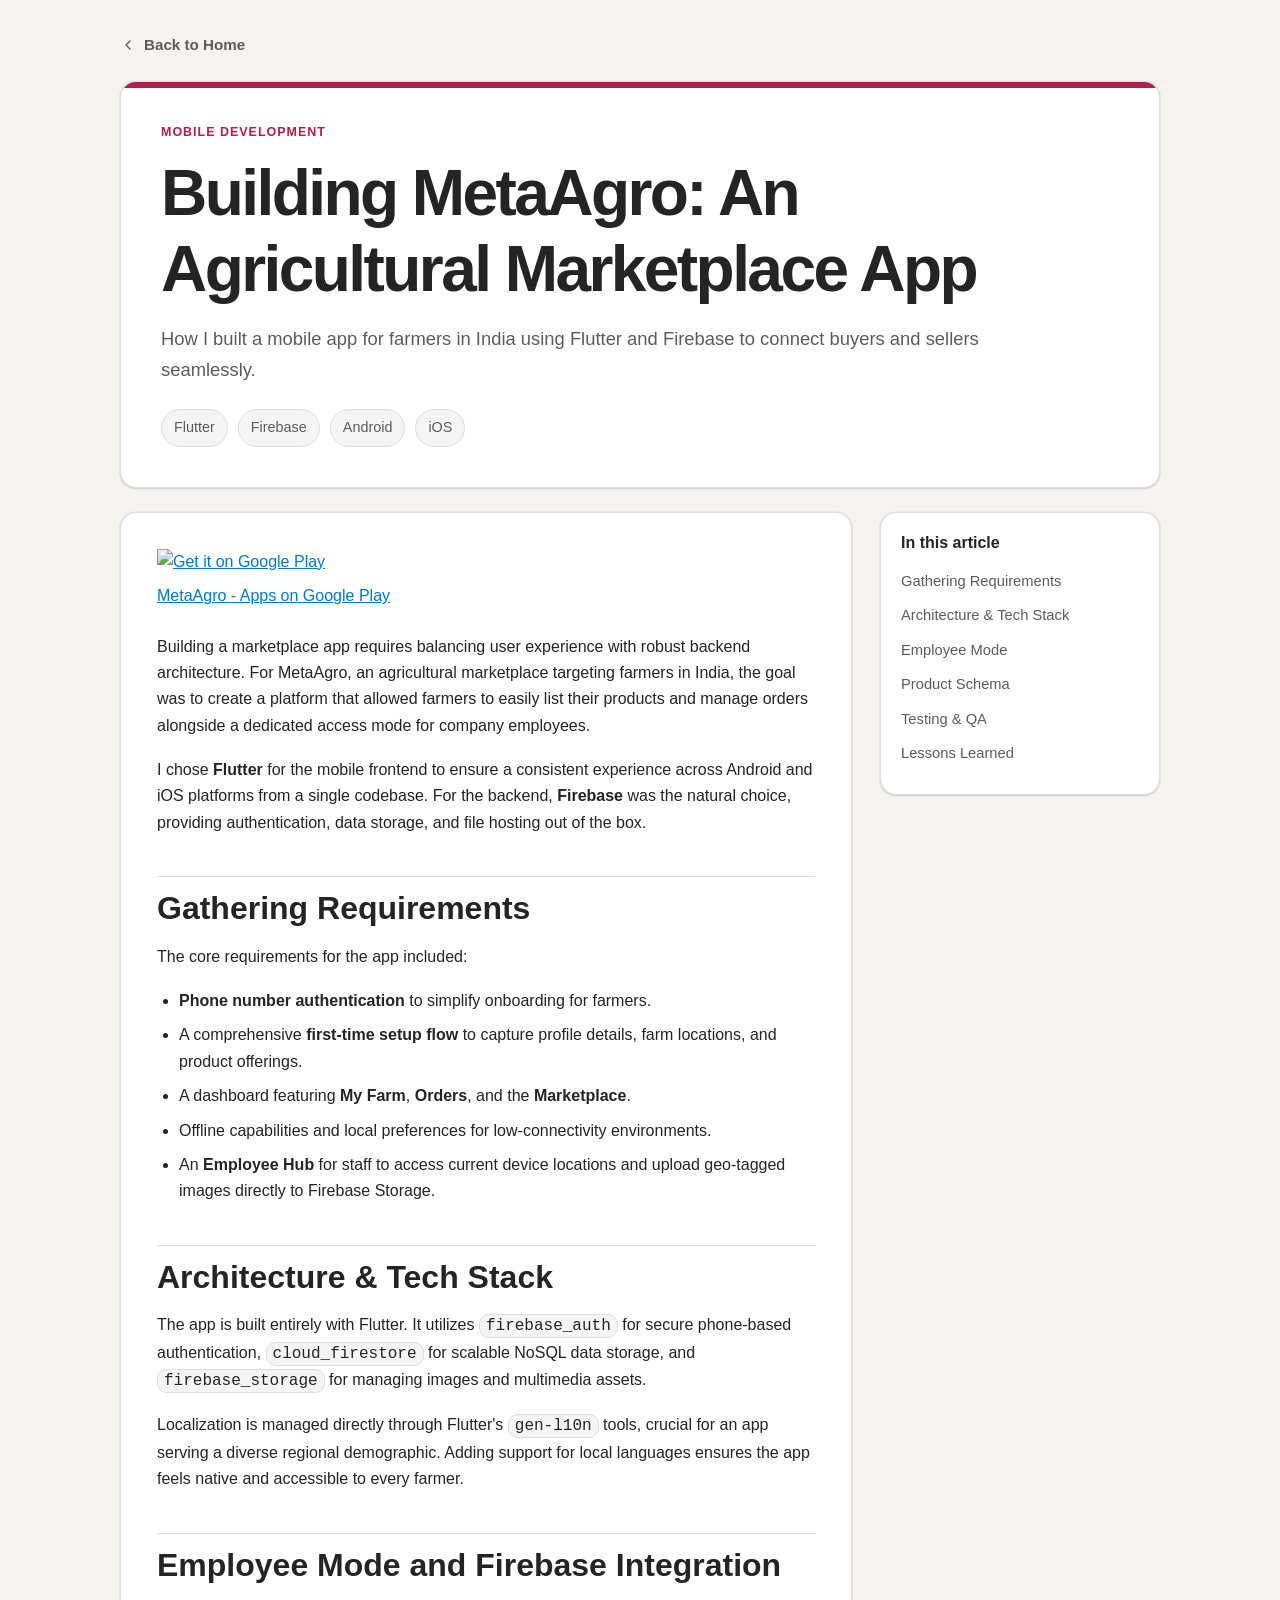
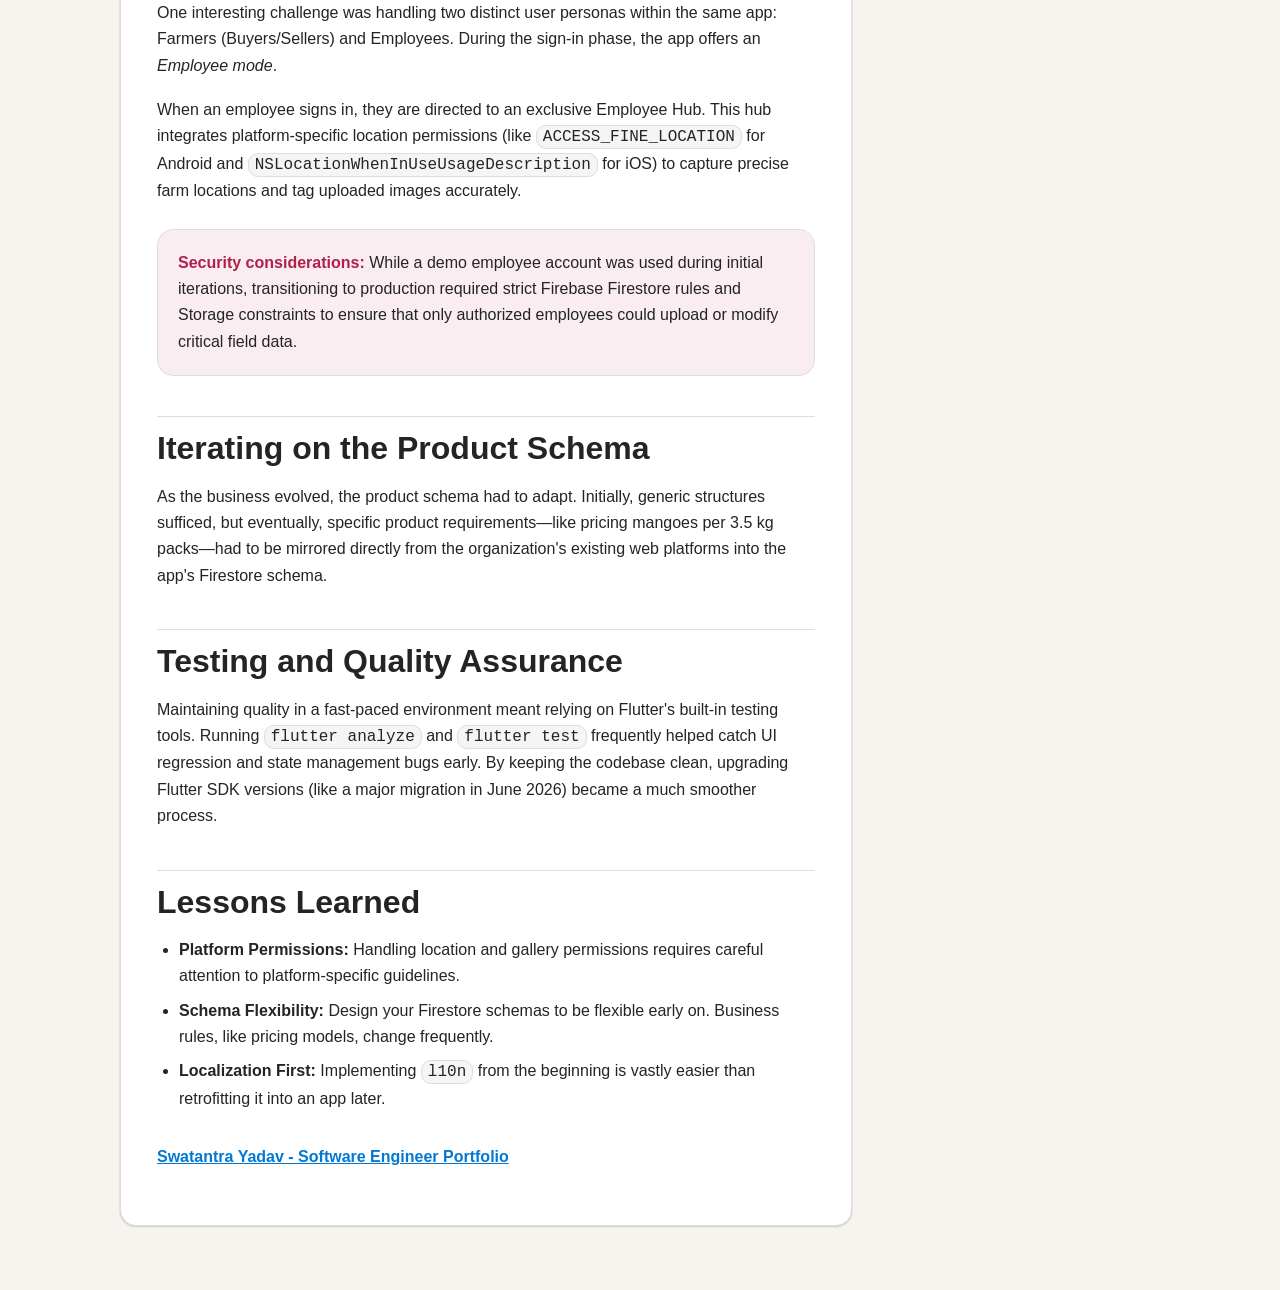
==== public/marketplace-app.html @ 952735cb "Added metragro blog" ====
<!doctype html>
<html lang="en">
<head>
  <meta charset="utf-8" />
  <meta name="viewport" content="width=device-width, initial-scale=1" />
  <title>Building an Android App for a Marketplace</title>
  <meta name="description" content="A deep dive into creating an agricultural marketplace app using Flutter and Firebase." />
  <script>
    (() => {
      const param = new URLSearchParams(window.location.search).get("clawpilotTheme");
      const theme =
        param || (window.matchMedia("(prefers-color-scheme: dark)").matches ? "dark" : "light");
      document.documentElement.setAttribute("data-theme", theme);
    })();
  </script>
  <style>
    :root {
      color-scheme: light;
      --cp-bg: #f7f4ef;
      --cp-bg-elevated: #fcfbf8;
      --cp-surface: #ffffff;
      --cp-surface-soft: #f5f5f5;
      --cp-border: #dedede;
      --cp-border-strong: #919191;
      --cp-text: #242424;
      --cp-text-muted: #5c5c5c;
      --cp-text-soft: #6f6f6f;
      --cp-accent: #b11f4b;
      --cp-accent-hover: #9a1a41;
      --cp-accent-soft: rgba(177, 31, 75, 0.08);
      --cp-accent-fg: #ffffff;
      --cp-success: #16a34a;
      --cp-danger: #dc2626;
      --cp-warning: #f59e0b;
      --cp-link: #0078d4;
      --cp-shadow: 0 18px 48px rgba(0, 0, 0, 0.12);
      --cp-overlay: rgba(255, 255, 255, 0.8);
      --cp-panel: rgba(255, 255, 255, 0.86);
      --cp-panel-strong: rgba(255, 255, 255, 0.96);
      --cp-sheen: rgba(255, 255, 255, 0.55);
      --cp-highlight: rgba(177, 31, 75, 0.12);
    }
    html[data-theme="dark"] {
      color-scheme: dark;
      --cp-bg: #3d3b3a;
      --cp-bg-elevated: #343231;
      --cp-surface: #292929;
      --cp-surface-soft: #2e2e2e;
      --cp-border: #474747;
      --cp-border-strong: #5f5f5f;
      --cp-text: #dedede;
      --cp-text-muted: #919191;
      --cp-text-soft: #b0b0b0;
      --cp-accent: #fd8ea1;
      --cp-accent-hover: #fb7b91;
      --cp-accent-soft: rgba(253, 142, 161, 0.14);
      --cp-accent-fg: #1a1a1a;
      --cp-success: #4ade80;
      --cp-danger: #f87171;
      --cp-warning: #fbbf24;
      --cp-link: #4da6ff;
      --cp-shadow: 0 18px 48px rgba(0, 0, 0, 0.32);
      --cp-overlay: rgba(41, 41, 41, 0.88);
      --cp-panel: rgba(41, 41, 41, 0.72);
      --cp-panel-strong: rgba(41, 41, 41, 0.96);
      --cp-sheen: rgba(255, 255, 255, 0.04);
      --cp-highlight: rgba(253, 142, 161, 0.12);
    }

    * { box-sizing: border-box; }

    body {
      margin: 0;
      background: var(--cp-bg);
      color: var(--cp-text);
      font-family: "Segoe UI", Aptos, Calibri, -apple-system, BlinkMacSystemFont, sans-serif;
      line-height: 1.65;
    }

    a { color: var(--cp-link); }

    .page {
      max-width: 1080px;
      margin: 0 auto;
      padding: 32px 20px 64px;
    }

    .hero {
      background: var(--cp-surface);
      border: 1px solid var(--cp-border);
      border-radius: 16px;
      box-shadow: 0 0 2px rgba(0,0,0,0.12), 0 1px 2px rgba(0,0,0,0.14);
      padding: 40px;
      margin-bottom: 24px;
      position: relative;
      overflow: hidden;
    }

    .hero::before {
      content: "";
      position: absolute;
      inset: 0 0 auto 0;
      height: 6px;
      background: var(--cp-accent);
    }

    .eyebrow {
      color: var(--cp-accent);
      font-weight: 700;
      letter-spacing: 0.08em;
      text-transform: uppercase;
      font-size: 0.78rem;
      margin-bottom: 12px;
    }

    h1, h2, h3 {
      line-height: 1.2;
      margin: 0 0 16px;
    }

    h1 {
      font-size: clamp(2rem, 5vw, 4rem);
      letter-spacing: -0.04em;
      max-width: 900px;
    }

    h2 {
      font-size: clamp(1.45rem, 3vw, 2rem);
      margin-top: 40px;
      padding-top: 12px;
      border-top: 1px solid var(--cp-border);
    }

    h3 {
      font-size: 1.15rem;
      margin-top: 24px;
      color: var(--cp-text);
    }

    p { margin: 0 0 18px; }

    .dek {
      color: var(--cp-text-muted);
      font-size: 1.15rem;
      max-width: 860px;
      margin-bottom: 0;
    }

    .meta {
      display: flex;
      flex-wrap: wrap;
      gap: 10px;
      margin-top: 24px;
    }

    .pill {
      display: inline-flex;
      align-items: center;
      border: 1px solid var(--cp-border);
      border-radius: 999px;
      padding: 6px 12px;
      color: var(--cp-text-muted);
      background: var(--cp-surface-soft);
      font-size: 0.9rem;
    }

    .notice {
      border: 1px solid var(--cp-border);
      border-left: 6px solid var(--cp-warning);
      border-radius: 0.625rem;
      background: var(--cp-surface);
      padding: 16px 18px;
      margin: 0 0 24px;
      color: var(--cp-text-muted);
    }

    .content {
      display: grid;
      grid-template-columns: minmax(0, 1fr) 280px;
      gap: 28px;
      align-items: start;
    }

    article {
      background: var(--cp-surface);
      border: 1px solid var(--cp-border);
      border-radius: 16px;
      box-shadow: 0 0 2px rgba(0,0,0,0.12), 0 1px 2px rgba(0,0,0,0.14);
      padding: 36px;
    }

    aside {
      position: sticky;
      top: 20px;
      background: var(--cp-surface);
      border: 1px solid var(--cp-border);
      border-radius: 16px;
      box-shadow: 0 0 2px rgba(0,0,0,0.12), 0 1px 2px rgba(0,0,0,0.14);
      padding: 20px;
    }

    aside h2 {
      margin-top: 0;
      padding-top: 0;
      border-top: 0;
      font-size: 1rem;
    }

    .toc {
      list-style: none;
      padding: 0;
      margin: 0;
    }

    .toc li { margin: 0 0 8px; }

    .toc a {
      text-decoration: none;
      color: var(--cp-text-muted);
      font-size: 0.92rem;
    }

    .toc a:hover { color: var(--cp-accent); }

    ul, ol {
      margin: 0 0 20px 22px;
      padding: 0;
    }

    li { margin-bottom: 8px; }

    .callout {
      background: var(--cp-accent-soft);
      border: 1px solid var(--cp-border);
      border-radius: 16px;
      padding: 20px;
      margin: 24px 0;
    }

    .callout strong { color: var(--cp-accent); }

    .comparison {
      display: grid;
      grid-template-columns: repeat(2, minmax(0, 1fr));
      gap: 16px;
      margin: 24px 0;
    }

    .card {
      border: 1px solid var(--cp-border);
      border-radius: 16px;
      background: var(--cp-surface-soft);
      padding: 18px;
    }

    .card h3 { margin-top: 0; }

    .flow-box {
      margin: 20px 0 8px;
      padding: 16px;
      border-radius: 16px;
      border: 1px solid var(--cp-border);
      background:
        linear-gradient(135deg, rgba(177, 31, 75, 0.08), rgba(0, 120, 212, 0.08)),
        var(--cp-surface);
    }

    .flow-title {
      margin: 0 0 10px;
      font-size: 0.92rem;
      letter-spacing: 0.04em;
      text-transform: uppercase;
      color: var(--cp-text-muted);
      font-weight: 700;
    }

    .flow-diagram {
      margin: 0;
      display: flex;
      flex-wrap: wrap;
      align-items: center;
      gap: 8px;
    }

    .flow-step {
      border: 1px solid transparent;
      border-radius: 12px;
      padding: 10px 12px;
      font-size: 0.96rem;
      line-height: 1.35;
      color: var(--cp-text);
      max-width: 240px;
      font-weight: 600;
    }

    .step-source { background: #ffe8ef; border-color: #f6b5c8; }
    .step-batch { background: #e9f7e8; border-color: #9ad39a; }
    .step-flush { background: #e5f3ff; border-color: #9dc9f5; }
    .step-checkpoint { background: #efe8ff; border-color: #c4b0f8; }

    .flow-parallel {
      display: grid;
      grid-template-columns: repeat(3, minmax(0, 1fr));
      gap: 8px;
      padding: 10px;
      border: 1px dashed var(--cp-border-strong);
      border-radius: 12px;
      background: #fff1dc;
      min-width: 260px;
    }

    .channel-box {
      border: 1px solid #f5c87b;
      border-radius: 10px;
      background: #fff7ea;
      color: var(--cp-text);
      font-size: 0.84rem;
      font-weight: 700;
      text-align: center;
      padding: 8px 6px;
    }

    .flow-arrow {
      color: var(--cp-accent);
      font-weight: 700;
      font-size: 1.05rem;
      line-height: 1;
    }

    html[data-theme="dark"] .flow-box {
      background:
        linear-gradient(135deg, rgba(253, 142, 161, 0.2), rgba(77, 166, 255, 0.2)),
        var(--cp-surface);
    }

    html[data-theme="dark"] .step-source { background: #4e2f39; border-color: #8f5968; }
    html[data-theme="dark"] .step-batch { background: #284430; border-color: #4e8b5b; }
    html[data-theme="dark"] .step-flush { background: #243c52; border-color: #4b7ea8; }
    html[data-theme="dark"] .step-checkpoint { background: #3d2d57; border-color: #6f57a0; }
    html[data-theme="dark"] .flow-parallel { background: #4a3825; border-color: #8e6a3c; }
    html[data-theme="dark"] .channel-box { background: #5a452d; border-color: #a17a46; }

    .metric-strip {
      display: grid;
      grid-template-columns: repeat(3, minmax(0, 1fr));
      gap: 12px;
      margin: 24px 0;
    }

    .metric {
      border: 1px solid var(--cp-border);
      border-radius: 16px;
      background: var(--cp-surface-soft);
      padding: 16px;
    }

    .metric .label {
      display: block;
      color: var(--cp-text-muted);
      font-size: 0.84rem;
      margin-bottom: 4px;
    }

    .metric .value {
      display: block;
      color: var(--cp-accent);
      font-size: 1.4rem;
      font-weight: 700;
    }

    code {
      font-family: Consolas, "Courier New", Courier, monospace;
      background: var(--cp-surface-soft);
      border: 1px solid var(--cp-border);
      border-radius: 0.625rem;
      padding: 2px 6px;
      color: var(--cp-text);
    }

    footer {
      color: var(--cp-text-muted);
      font-size: 0.9rem;
      text-align: center;
      padding: 28px 0 0;
    }

    @media (max-width: 900px) {
      .content { grid-template-columns: 1fr; }
      aside { position: static; }
      .comparison, .metric-strip { grid-template-columns: 1fr; }
      .hero, article { padding: 24px; }
    }
  </style>
</head>
<body>
  <main class="page">
    <a href="/" style="display: inline-flex; align-items: center; text-decoration: none; color: var(--cp-text-muted); font-weight: 600; margin-bottom: 24px; font-size: 0.95rem;">
      <svg xmlns="http://www.w3.org/2000/svg" width="16" height="16" viewBox="0 0 24 24" fill="none" stroke="currentColor" stroke-width="2" stroke-linecap="round" stroke-linejoin="round" style="margin-right: 8px;"><path d="m15 18-6-6 6-6"/></svg>
      Back to Home
    </a>
    <section class="hero">
      <div class="eyebrow">Mobile Development</div>
      <h1>Building MetaAgro: An Agricultural Marketplace App</h1>
      <p class="dek">How I built a mobile app for farmers in India using Flutter and Firebase to connect buyers and sellers seamlessly.</p>
      <div class="meta">
        <span class="pill">Flutter</span>
        <span class="pill">Firebase</span>
        <span class="pill">Android</span>
        <span class="pill">iOS</span>
      </div>
    </section>

    <div class="content">
      <article>
        <div style="margin-bottom: 24px;">
          <a href="https://play.google.com/store/apps/details?id=com.gavs.ifarmapp&amp;utm_source=na_Med" target="_blank" rel="noopener noreferrer">
            <img src="https://play.google.com/intl/en_us/badges/static/images/badges/en_badge_web_generic.png" alt="Get it on Google Play" width="180">
          </a>
          <p style="margin-top: 8px; font-weight: 500;">
            <a href="https://play.google.com/store/apps/details?id=com.gavs.ifarmapp&amp;utm_source=na_Med" target="_blank" rel="noopener noreferrer">MetaAgro - Apps on Google Play</a>
          </p>
        </div>
        <p>Building a marketplace app requires balancing user experience with robust backend architecture. For MetaAgro, an agricultural marketplace targeting farmers in India, the goal was to create a platform that allowed farmers to easily list their products and manage orders alongside a dedicated access mode for company employees.</p>
        <p>I chose <strong>Flutter</strong> for the mobile frontend to ensure a consistent experience across Android and iOS platforms from a single codebase. For the backend, <strong>Firebase</strong> was the natural choice, providing authentication, data storage, and file hosting out of the box.</p>
        <h2 id="requirements">Gathering Requirements</h2>
        <p>The core requirements for the app included:</p>
        <ul>
          <li><strong>Phone number authentication</strong> to simplify onboarding for farmers.</li>
          <li>A comprehensive <strong>first-time setup flow</strong> to capture profile details, farm locations, and product offerings.</li>
          <li>A dashboard featuring <strong>My Farm</strong>, <strong>Orders</strong>, and the <strong>Marketplace</strong>.</li>
          <li>Offline capabilities and local preferences for low-connectivity environments.</li>
          <li>An <strong>Employee Hub</strong> for staff to access current device locations and upload geo-tagged images directly to Firebase Storage.</li>
        </ul>
        <h2 id="architecture">Architecture &amp; Tech Stack</h2>
        <p>The app is built entirely with Flutter. It utilizes <code>firebase_auth</code> for secure phone-based authentication, <code>cloud_firestore</code> for scalable NoSQL data storage, and <code>firebase_storage</code> for managing images and multimedia assets.</p>
        <p>Localization is managed directly through Flutter's <code>gen-l10n</code> tools, crucial for an app serving a diverse regional demographic. Adding support for local languages ensures the app feels native and accessible to every farmer.</p>
        <h2 id="employee-hub">Employee Mode and Firebase Integration</h2>
        <p>One interesting challenge was handling two distinct user personas within the same app: Farmers (Buyers/Sellers) and Employees. During the sign-in phase, the app offers an <em>Employee mode</em>.</p>
        <p>When an employee signs in, they are directed to an exclusive Employee Hub. This hub integrates platform-specific location permissions (like <code>ACCESS_FINE_LOCATION</code> for Android and <code>NSLocationWhenInUseUsageDescription</code> for iOS) to capture precise farm locations and tag uploaded images accurately.</p>
        <div class="callout">
          <strong>Security considerations:</strong> While a demo employee account was used during initial iterations, transitioning to production required strict Firebase Firestore rules and Storage constraints to ensure that only authorized employees could upload or modify critical field data.
        </div>
        <h2 id="pricing">Iterating on the Product Schema</h2>
        <p>As the business evolved, the product schema had to adapt. Initially, generic structures sufficed, but eventually, specific product requirements—like pricing mangoes per 3.5 kg packs—had to be mirrored directly from the organization's existing web platforms into the app's Firestore schema.</p>
        <h2 id="quality">Testing and Quality Assurance</h2>
        <p>Maintaining quality in a fast-paced environment meant relying on Flutter's built-in testing tools. Running <code>flutter analyze</code> and <code>flutter test</code> frequently helped catch UI regression and state management bugs early. By keeping the codebase clean, upgrading Flutter SDK versions (like a major migration in June 2026) became a much smoother process.</p>
        <h2 id="lessons">Lessons Learned</h2>
        <ul>
          <li><strong>Platform Permissions:</strong> Handling location and gallery permissions requires careful attention to platform-specific guidelines.</li>
          <li><strong>Schema Flexibility:</strong> Design your Firestore schemas to be flexible early on. Business rules, like pricing models, change frequently.</li>
          <li><strong>Localization First:</strong> Implementing <code>l10n</code> from the beginning is vastly easier than retrofitting it into an app later.</li>
        </ul>
        <p style="margin-top: 32px; font-weight: 600;">
          <a href="https://swatantra.bio/contact">Swatantra Yadav - Software Engineer Portfolio</a>
        </p>
      </article>

      <aside aria-label="Table of contents">
        <h2>In this article</h2>
        <ul class="toc">
          <li><a href="#requirements">Gathering Requirements</a></li>
          <li><a href="#architecture">Architecture &amp; Tech Stack</a></li>
          <li><a href="#employee-hub">Employee Mode</a></li>
          <li><a href="#pricing">Product Schema</a></li>
          <li><a href="#quality">Testing &amp; QA</a></li>
          <li><a href="#lessons">Lessons Learned</a></li>
        </ul>
      </aside>
    </div>
  </main>
</body>
</html>
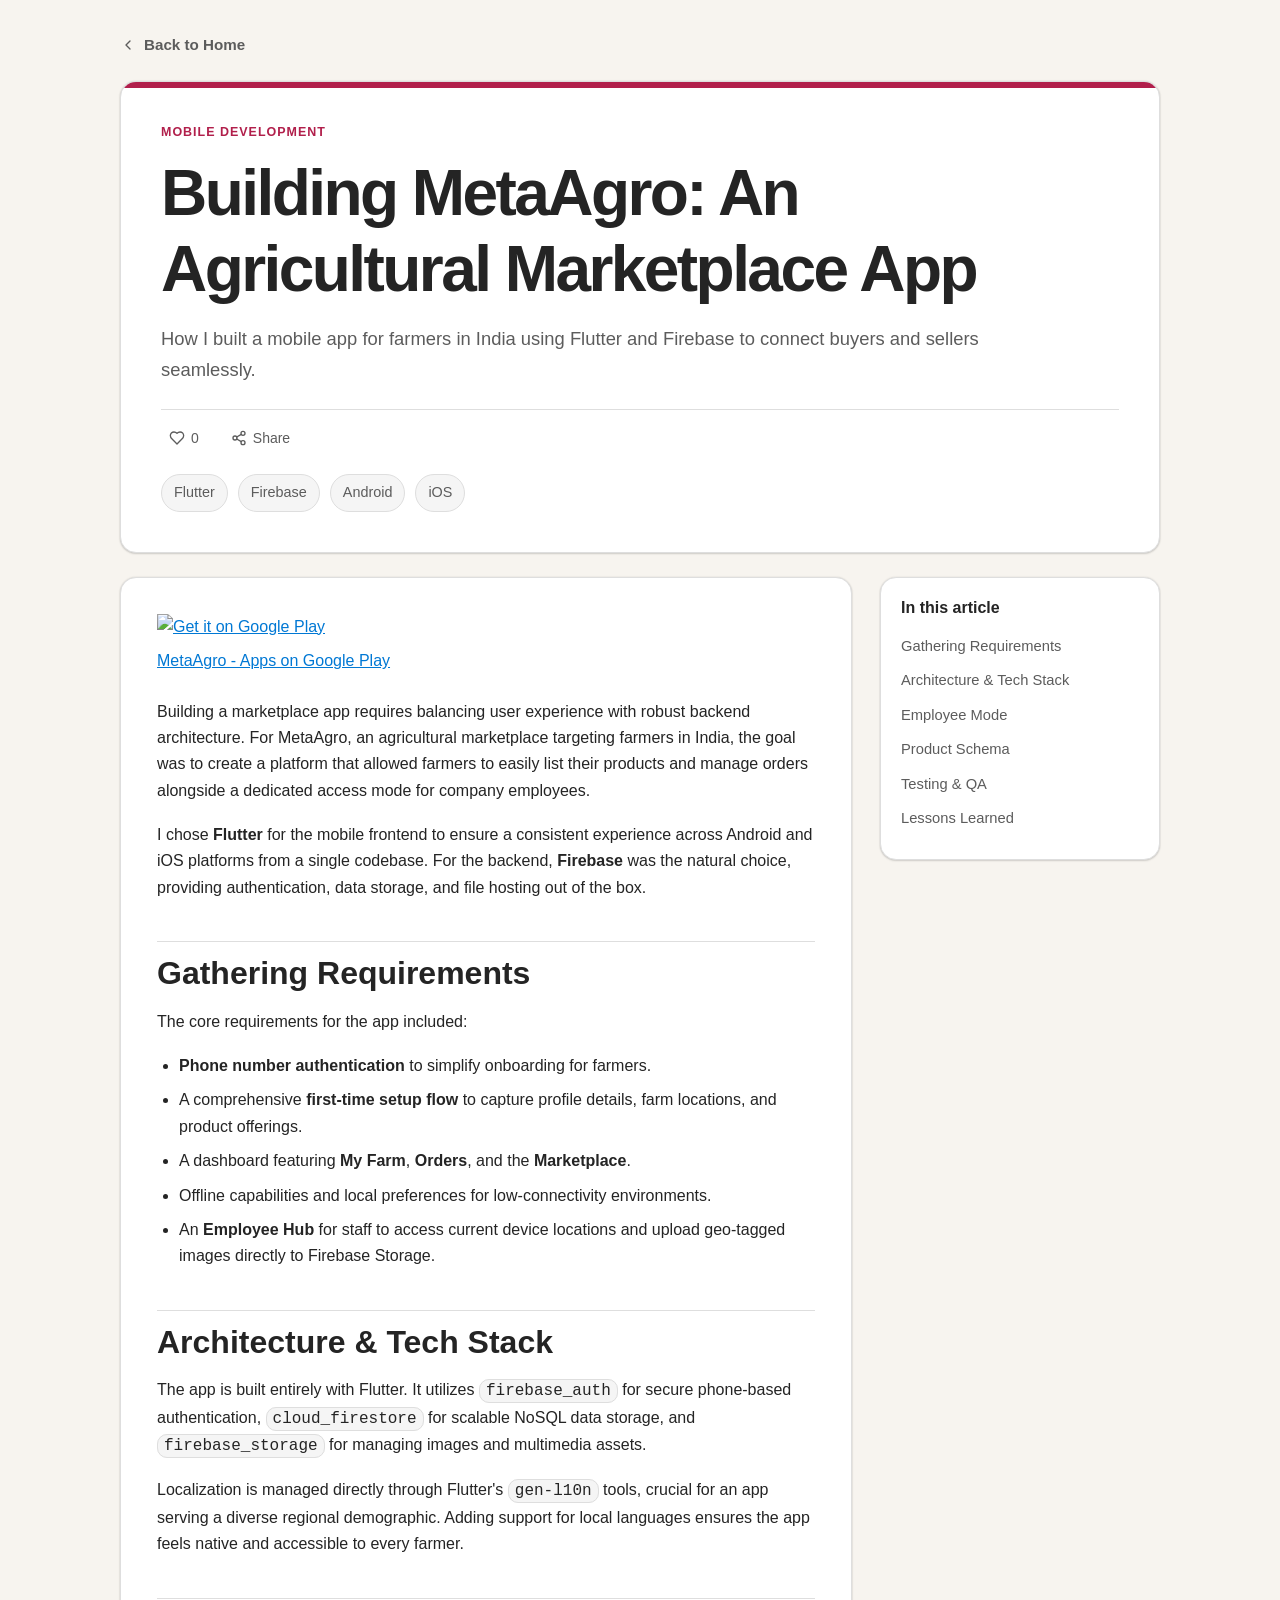
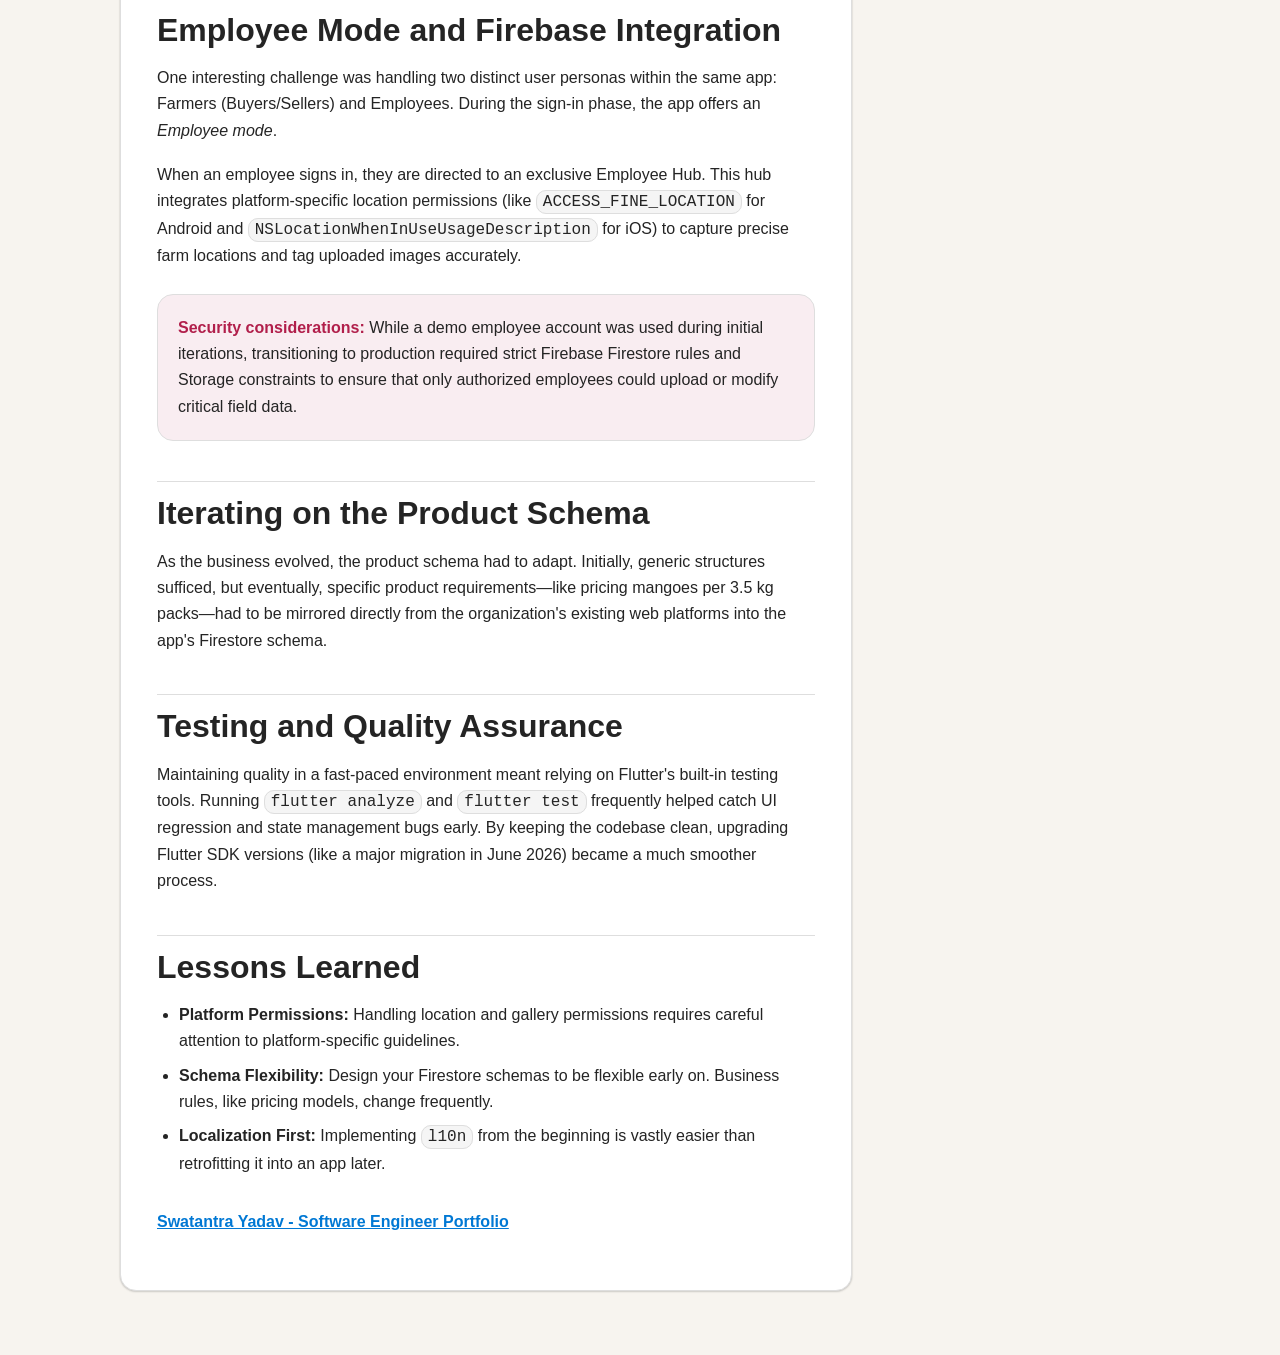
==== commit a56a0ff6: "Added like and share buttons" ====
--- a/public/marketplace-app.html
+++ b/public/marketplace-app.html
@@ -145,6 +145,49 @@
       max-width: 860px;
       margin-bottom: 0;
     }
+    
+    .action-bar {
+      display: flex;
+      gap: 16px;
+      align-items: center;
+      margin-top: 24px;
+      padding-top: 16px;
+      border-top: 1px solid var(--cp-border);
+    }
+    
+    .action-btn {
+      background: none;
+      border: none;
+      color: var(--cp-text-muted);
+      cursor: pointer;
+      display: flex;
+      align-items: center;
+      gap: 6px;
+      font-size: 14px;
+      font-family: inherit;
+      padding: 4px 8px;
+      border-radius: 4px;
+      transition: all 0.2s;
+    }
+    
+    .action-btn:hover {
+      color: var(--cp-text);
+      background-color: var(--cp-surface-soft);
+    }
+    
+    .action-btn svg {
+      width: 16px;
+      height: 16px;
+      fill: none;
+      stroke: currentColor;
+      stroke-width: 2;
+      stroke-linecap: round;
+      stroke-linejoin: round;
+    }
+
+    .action-btn.liked svg {
+      fill: currentColor;
+    }
 
     .meta {
       display: flex;
@@ -402,6 +445,24 @@
       <div class="eyebrow">Mobile Development</div>
       <h1>Building MetaAgro: An Agricultural Marketplace App</h1>
       <p class="dek">How I built a mobile app for farmers in India using Flutter and Firebase to connect buyers and sellers seamlessly.</p>
+      <div class="action-bar">
+        <button class="action-btn like-btn" aria-label="Like">
+          <svg xmlns="http://www.w3.org/2000/svg" viewBox="0 0 24 24">
+            <path d="M19 14c1.49-1.46 3-3.21 3-5.5A5.5 5.5 0 0 0 16.5 3c-1.76 0-3 .5-4.5 2-1.5-1.5-2.74-2-4.5-2A5.5 5.5 0 0 0 2 8.5c0 2.3 1.5 4.05 3 5.5l7 7Z"/>
+          </svg>
+          <span class="like-count">0</span>
+        </button>
+        <button class="action-btn share-btn" aria-label="Share">
+          <svg xmlns="http://www.w3.org/2000/svg" viewBox="0 0 24 24">
+            <circle cx="18" cy="5" r="3"/>
+            <circle cx="6" cy="12" r="3"/>
+            <circle cx="18" cy="19" r="3"/>
+            <line x1="8.59" x2="15.42" y1="13.51" y2="17.49"/>
+            <line x1="15.41" x2="8.59" y1="6.51" y2="10.49"/>
+          </svg>
+          Share
+        </button>
+      </div>
       <div class="meta">
         <span class="pill">Flutter</span>
         <span class="pill">Firebase</span>
@@ -468,5 +529,76 @@
       </aside>
     </div>
   </main>
+
+  <script>
+    document.addEventListener('DOMContentLoaded', () => {
+      const likeBtn = document.querySelector('.like-btn');
+      const shareBtn = document.querySelector('.share-btn');
+      const likeCount = document.querySelector('.like-count');
+      const title = "Building an Android App for a Marketplace"; // Post title to match
+      
+      let likes = 0;
+      
+      // Fetch initial likes from the API
+      fetch(`/api/likes?title=${encodeURIComponent(title)}`)
+        .then(res => res.json())
+        .then(data => {
+          if (data.likes !== undefined) {
+            likes = data.likes;
+            likeCount.textContent = likes;
+            if (likes > 0) {
+              likeBtn.classList.add('liked');
+              likeBtn.querySelector('svg').style.fill = 'currentColor';
+            }
+          }
+        })
+        .catch(err => console.error("Error fetching likes:", err));
+      
+      likeBtn.addEventListener('click', async (e) => {
+        e.preventDefault();
+        
+        try {
+          const res = await fetch('/api/likes', {
+            method: 'POST',
+            headers: { 'Content-Type': 'application/json' },
+            body: JSON.stringify({ title })
+          });
+          const data = await res.json();
+          
+          if (data.likes !== undefined) {
+            likes = data.likes;
+            likeCount.textContent = likes;
+            likeBtn.classList.add('liked');
+            likeBtn.querySelector('svg').style.fill = 'currentColor';
+          }
+        } catch (err) {
+          console.error("Error updating likes:", err);
+          // Fallback UI update
+          likes++;
+          likeCount.textContent = likes;
+          likeBtn.classList.add('liked');
+          likeBtn.querySelector('svg').style.fill = 'currentColor';
+        }
+      });
+      
+      shareBtn.addEventListener('click', async (e) => {
+        e.preventDefault();
+        const url = window.location.href;
+        try {
+          if (navigator.share) {
+            await navigator.share({
+              title: document.title,
+              url: url
+            });
+          } else {
+            await navigator.clipboard.writeText(url);
+            alert("Link copied to clipboard!");
+          }
+        } catch (err) {
+          console.error("Error sharing:", err);
+        }
+      });
+    });
+  </script>
 </body>
 </html>
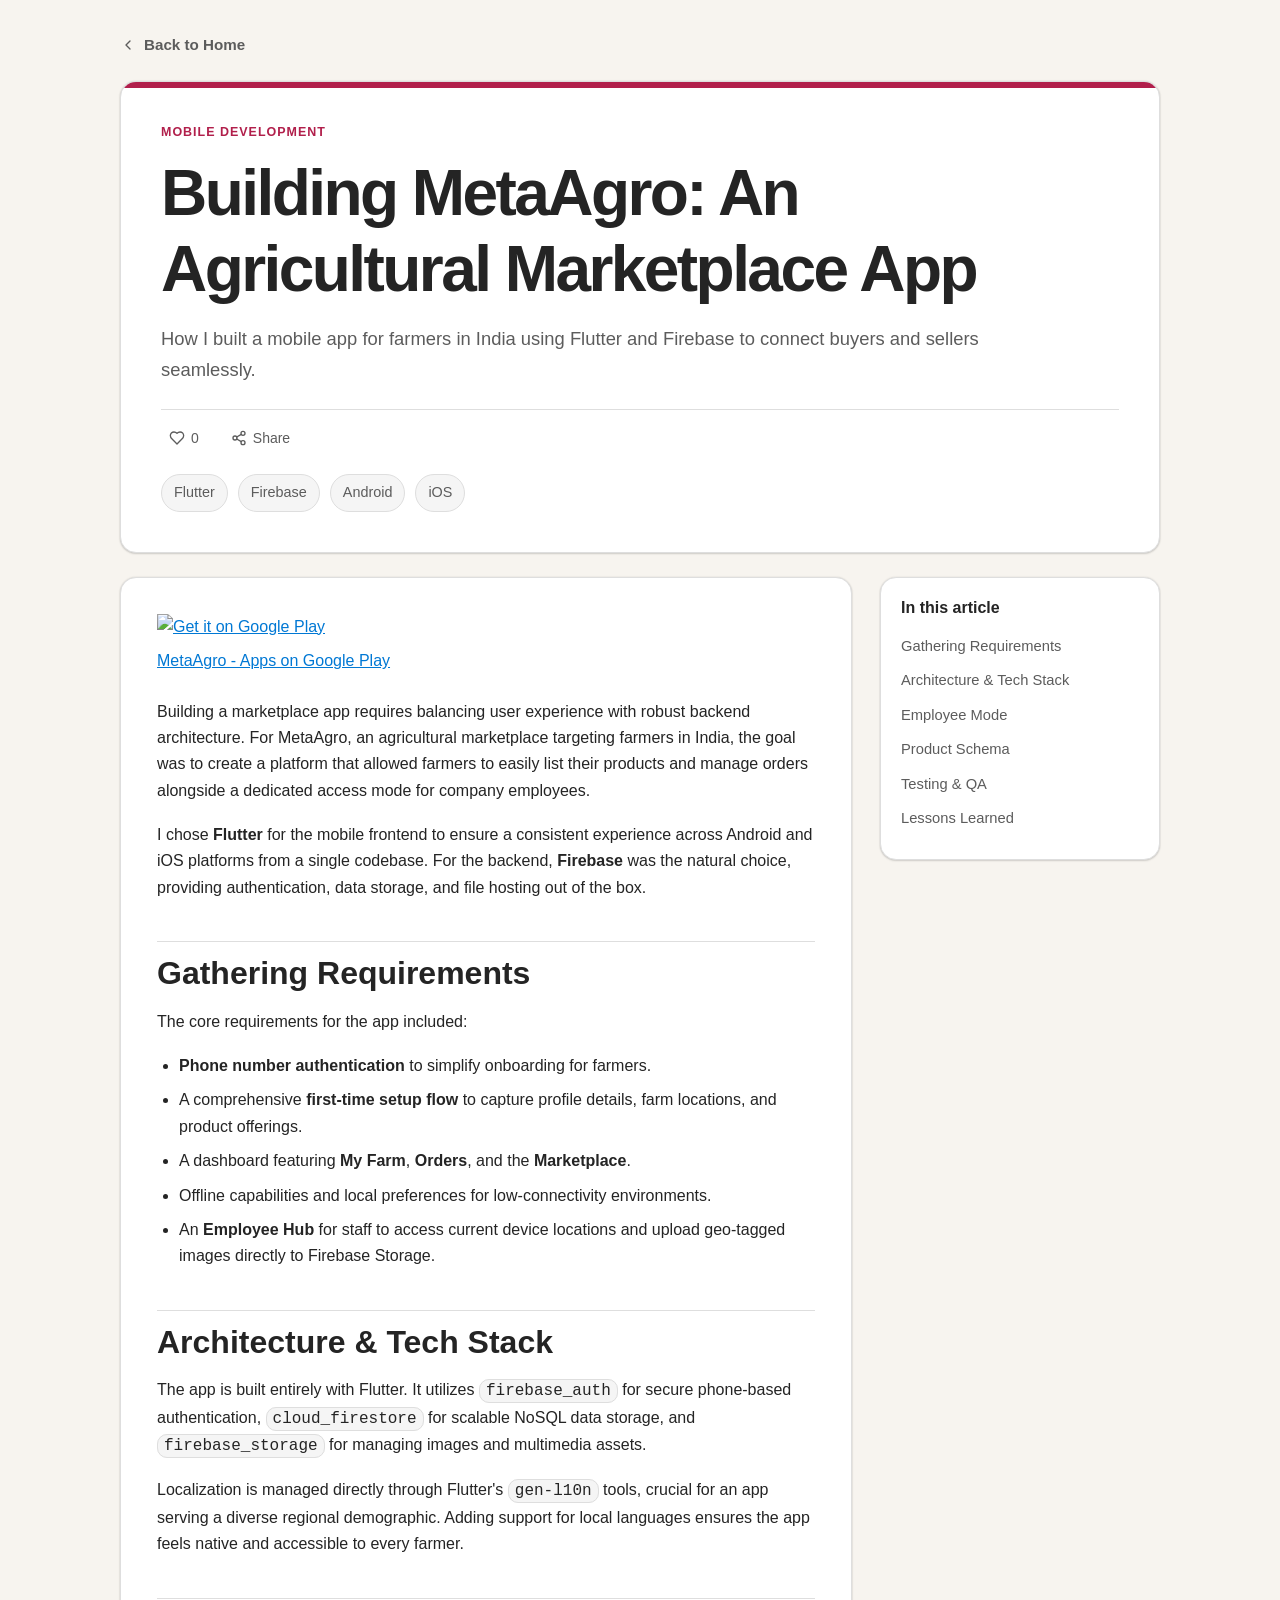
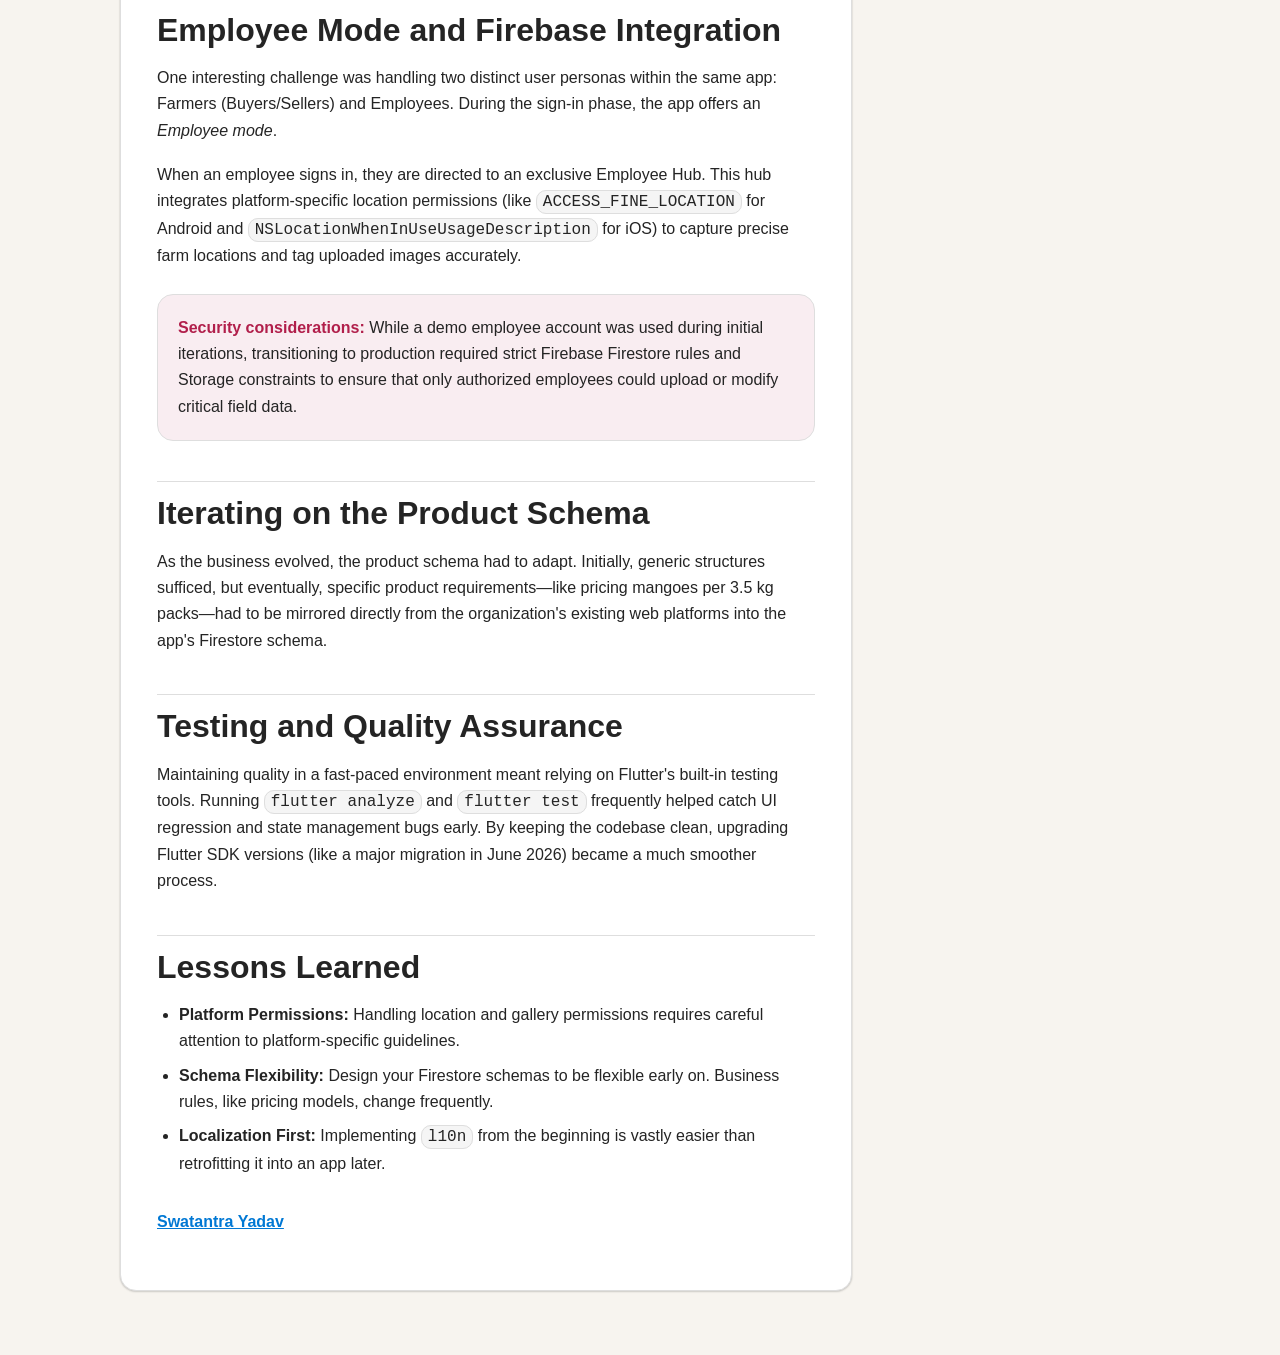
==== commit 2e51b8ca: "footer update" ====
--- a/public/marketplace-app.html
+++ b/public/marketplace-app.html
@@ -512,7 +512,7 @@
           <li><strong>Localization First:</strong> Implementing <code>l10n</code> from the beginning is vastly easier than retrofitting it into an app later.</li>
         </ul>
         <p style="margin-top: 32px; font-weight: 600;">
-          <a href="https://swatantra.bio/contact">Swatantra Yadav - Software Engineer Portfolio</a>
+          <a href="https://swatantra.bio/">Swatantra Yadav</a>
         </p>
       </article>
 
